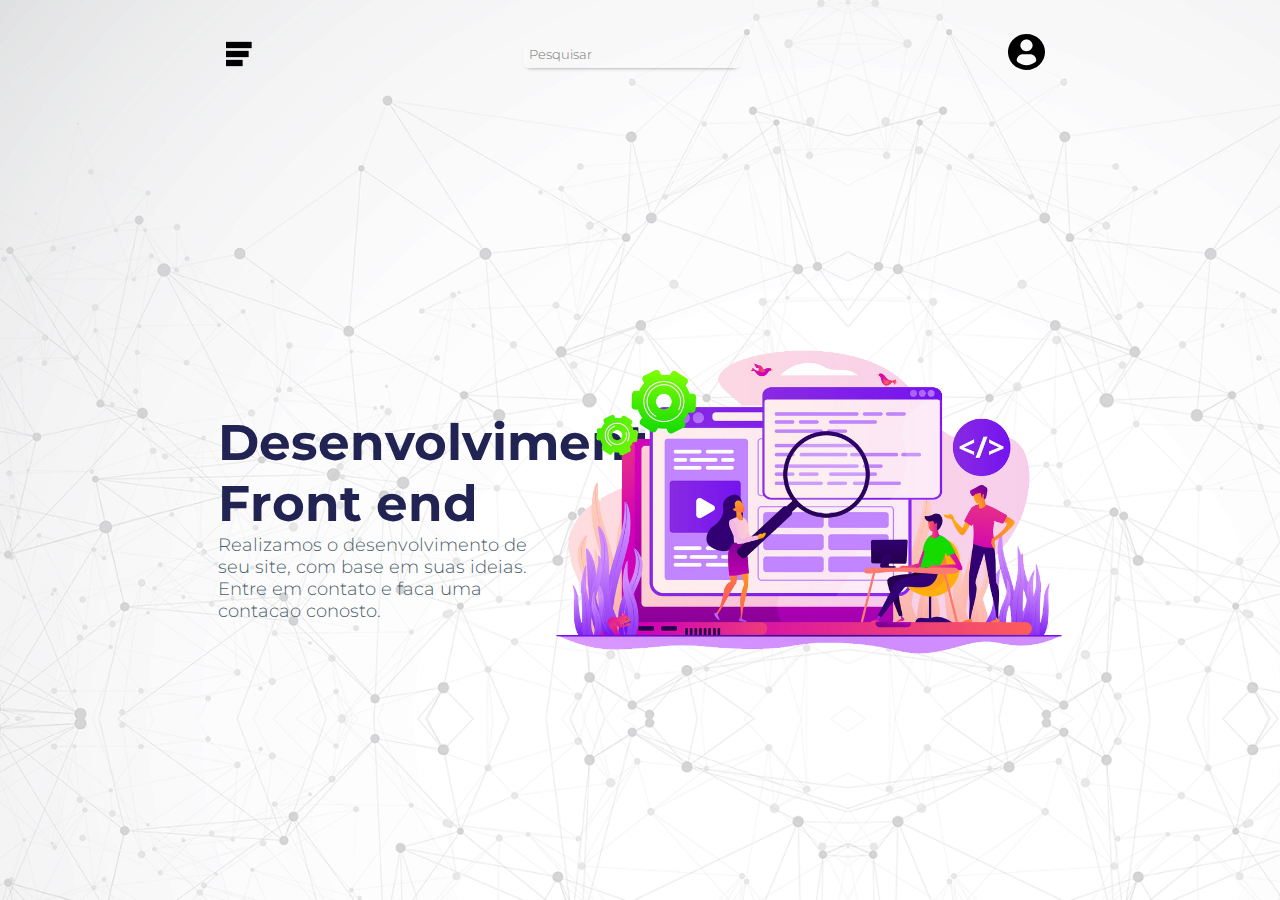
==== index.html @ 1d908145 "Upload Projeto" ====
<!DOCTYPE html>
<html lang="pt-br">
<head>
    <meta charset="UTF-8">
    <meta name="viewport" content="width=device-width, initial-scale=1.0">
    <title>Help Connect</title>
    <link rel="stylesheet" href="css/style.css">

</head>
<body>
    <!-- SideBar -->
    <header id="menu">
        <nav>
            <ul>
                <li id="active">Inicio</li>
                <li>Layouts</li>
                <li>Sobre</li>
                <li>Contatos</li>

            </ul>

        </nav>

        <div id="copyright">Copyright &copy; 2020</div>

    </header>

    <!-- Conteudo -->
    <div id="container">
        <section id="conteudo">
            <header id="barraMenu">
                <svg id="botaoMenu" viewBox="0 0 100 80" width="30" height="30">
                    <rect id="imagem1" y="0" />
                    <rect id="imagem2" y="30" />
                    <rect id="imagem3" y="60" />
                    
                </svg>

                <input type="text" placeholder="Pesquisar" />

                <div id="login">
                    <img src="img/profile-user.svg">
                    <!--Increva-se / <b>Login</b>-->
                
                </div>

            </header>

        </section>

        <section id="conteudoServicos">
            <div id="textoServicos">
                <h1>Desenvolvimento Front end</h1>
                <p>Realizamos o desenvolvimento de seu site, com base em suas ideias. Entre em contato e faca uma contacao conosto.</p>

            </div>

            <div id="imgSericos">
                <img src="img/imgservices.png" alt="img_services">
            
            </div>
        
        </section>

    </div>
    
    <script src="js/javascript.js"></script>
</body>
</html>
---- css/style.css ----
/*este e um arquivo .css*/

@import url('https://fonts.googleapis.com/css2?family=Montserrat:wght@100;200;300;400;500;600;700;800;900&display=swap');

/*ALTERANDO VALORES GLOBAIS*/

*{
    padding: 0;
    margin: 0;

}

html, body{
    height: 100%;

    font-family: 'Montserrat', sans-serif;

    background-image: url(../img/backgroundCompleto.png);
    background-size: 100%;
    background-repeat: no-repeat;
    background-position: center;
        
    /*display: flex;
    align-items: center;
    justify-content: center;*/

}

/*CORES GLOBAIS*/

:root {
    --text-bold: #212353;
    --text-sample: #4B5D68;
    --text-white: #ffffff;
    --text-black: #000000;

    --buttom-purple: #9C69E2;
    --buttom-pink: #F063B8;

    --backgroundColor-pink: #F063B81C;
    --backgroundColor-green: #68C9BA1C;
    --backgroundColor-purple: #9C69E21C;
    --backgroundColor-blue: #2D9CDB1C;
    --backgroundColor-gray: #f1f1f1;
    --backgroundColor-gray2: #f9f9f9;

    --boxShadow: #262626;

}

/*MENU*/

#menu{
    position: fixed;

    display: flex;
    align-items: center;
    flex-direction: column;
    justify-content: space-between;
    
    width: 20%;
    height: 100%;
    margin-left: -21%;

    background-color: var(--backgroundColor-gray);

    box-shadow: 0px 0px 5px -1px var(--boxShadow);

    transition: margin-left, .5s;

}

#menu #copyright{
    padding: 3%;
    width: 94%;
    height: auto;

    font-size: 14px;
    font-weight: 600;
    color: var(--text-bold);

    text-align: center;

    background-color: var(--backgroundColor-gray2);

}

#menu nav{
    padding: 2%;
    width: 96%;
    height: auto;

    /*background-color: blue;*/

}

#menu nav ul{
    width: 100%;
    height: 100%;

    list-style: none;

    /*background-color: blueviolet;*/

}

#menu nav ul li{
    padding: 3%;
    margin: 2%;
    width: 40%;
    height: auto;

    font-size: 16px;
    font-weight: 300;
    color: var(--text-sample);

    border-radius: 5px;

    cursor: pointer;

    transition: background-color, font-weight, color, width, .5s;

}

#menu nav ul li:hover{
    background-color: var(--backgroundColor-purple);
    
    font-weight: 700;
    color: var(--text-bold);

    width: 90%;
    height: auto;

}

#menu nav ul #active{
    background-color: var(--backgroundColor-purple);

    font-weight: 700;
    color: var(--text-bold);

    width: 90%;
    height: auto;

}

/*CONTAINER*/

#container{
    display: flex;
    align-items: center;
    flex-direction: column;
    /*justify-content: space-between;*/

    width: 100%;
    height: 100%;

    overflow-y: scroll;  

    /*background-color: khaki;*/ /*DEBUG*/

}

::-webkit-scrollbar {
    display: none;

}

/*CONTEUDO BARRA MENU*/

#container #conteudo{
    padding: 2%;
    width: 66%;
    height: auto;

    /*background-color: lawngreen;*/ /*DEBUG*/

}

#container #conteudo #barraMenu{
    display: flex;
    align-items: center;
    justify-content: space-between;

    padding: 1%;
    width: 98%;
    height: auto;

    background-color: transparent;

    text-align: left;

}

/*OTIMIZANDO BOTAO MENU*/

#container #conteudo #barraMenu #botaoMenu{
    cursor: pointer;

}

#container #conteudo #barraMenu svg #imagem1{
    width: 85px;
    height: 20px;
    
    stroke:black;
    
}

#container #conteudo #barraMenu svg #imagem2{
    width: 75px;
    height: 20px;
    
    stroke:black;
    
}

#container #conteudo #barraMenu svg #imagem3{
    width: 55px;
    height: 20px;
    
    stroke:black;
    
}

/* ============================ */

#container #conteudo #barraMenu input{
    padding: 0.7%;
    width: 25%;
    height: auto;

    font-family: 'Montserrat', sans-serif;
    font-weight: 300;
    color: var(--text-sample);

    border: none;
    border-radius: 5px;

    background-color: transparent;

    box-shadow: 0px 3px 5px -5px var(--text-black);

    transition: box-shadow, 0.5s;

}

#container #conteudo #barraMenu input:hover{
    box-shadow: 0px 0px 0px 0px transparent;

}

#container #conteudo #barraMenu #login{
    width: auto; 
    height: auto;

    border-radius: 50%;

    cursor: pointer;

    /*font-size: 14px;
    font-weight: 300;
    color: var(--text-sample);

    background-color: var(--backgroundColor-purple);

    border-radius: 25px;

    box-shadow: 0px 3px 5px -5px var(--text-black);    

    transition: color, background-color, box-shadow, .5s;*/

}

#container #conteudo #barraMenu #login img{
    width: 80%;
    height: auto;

}

/*#container #conteudo #barraMenu #login:hover{
    color: var(--text-white);

    background-color: var(--buttom-purple);

    box-shadow: 0px 0px 0px 0px transparent;

}*/

/*#container #conteudo #barraMenu #login b{
    font-weight: 700;
    color: var(--text-bold);

}*/

/*CONTEUDO SERVICOS*/

#container #conteudoServicos{
    display: flex;
    align-items: center;
    justify-content: center;

    padding: 2%;
    width: 66%;
    height: 100%;

    /*background-color: violet;*/ /*DEBUG*/

}

#container #conteudoServicos #imgSericos{
    width: 60%;
    height: auto;

    /*background-color: turquoise;*/ /*DEBUG*/

}

#container #conteudoServicos #imgSericos img{
    width: 100%;
    height: auto;

}

#container #conteudoServicos #textoServicos{
    width: 40%;
    height: auto;
    /*margin-left: 5%;*/
    margin-top: 3%;

    /*background-color: wheat;*/ /*DEBUG*/

}

#container #conteudoServicos #textoServicos h1{
    font-weight: 700;
    font-size: 50px;
    color: var(--text-bold);

}

#container #conteudoServicos #textoServicos p{
    font-weight: 300;
    font-size: 18px;
    color: var(--text-sample);

}

/*CONTEUDO LAYOUTS*/

/*CONFIGURANDO RESPONSIVIDADE*/

@media(min-width: 1024px) and (max-width: 1300px){
    html, body{
    
        background-image: url(../img/backgroundCompleto.png);
        background-size: 130%;
        background-repeat: no-repeat;
        background-position: center;
    
    }

}

@media(min-width: 768px) and (max-width: 1023px){
    html, body{
    
        background-image: url(../img/backgroundCompleto.png);
        background-size: 150%;
        background-repeat: no-repeat;
        background-position: center;
    
    }

    /*MENU*/

    #menu{
        position: fixed;

        display: flex;
        align-items: center;
        flex-direction: column;
        justify-content: space-between;
        
        width: 30%;
        height: 100%;
        margin-left: -31%;

        background-color: var(--backgroundColor-gray);

        box-shadow: 0px 0px 5px -1px var(--boxShadow);

        transition: margin-left, .5s;

    }

    #menu #copyright{
        padding: 3%;
        width: 94%;
        height: auto;

        font-size: 14px;
        font-weight: 600;
        color: var(--text-bold);

        text-align: center;

        background-color: var(--backgroundColor-gray2);

    }

    #menu nav{
        padding: 2%;
        width: 96%;
        height: auto;

        /*background-color: blue;*/

    }

    #menu nav ul{
        width: 100%;
        height: 100%;

        list-style: none;

        /*background-color: blueviolet;*/

    }

    #menu nav ul li{
        padding: 3%;
        margin: 2%;
        width: 40%;
        height: auto;

        font-size: 16px;
        font-weight: 300;
        color: var(--text-sample);

        border-radius: 5px;

        cursor: pointer;

        transition: background-color, font-weight, color, width, .5s;

    }

    #menu nav ul li:hover{
        background-color: var(--backgroundColor-purple);
        
        font-weight: 700;
        color: var(--text-bold);

        width: 90%;
        height: auto;

    }

    #menu nav ul #active{
        background-color: var(--backgroundColor-purple);

        font-weight: 700;
        color: var(--text-bold);

        width: 90%;
        height: auto;

    }

    /*CONTEUDO BARRA MENU*/

    #container #conteudo{
        padding: 2%;
        width: 76%;
        height: auto;

        /*background-color: lawngreen;*/ /*DEBUG*/

    }

    #container #conteudo #barraMenu{
        display: flex;
        align-items: center;
        justify-content: space-between;

        padding: 1%;
        width: 98%;
        height: auto;

        background-color: transparent;

        text-align: left;

    }   

    /*CONTEUDO SERVICOS*/

    #container #conteudoServicos{
        display: flex;
        align-items: center;
        justify-content: center;

        padding: 1%;
        width: 88%;
        height: 100%;

        /*background-color: violet;*/ /*DEBUG*/

    }

    #container #conteudoServicos #imgSericos{
        padding: 1%;
        width: 98%;
        height: auto;

        /*background-color: turquoise;*/ /*DEBUG*/

    }

    #container #conteudoServicos #imgSericos img{
        width: 100%;
        height: auto;

    }

    #container #conteudoServicos #textoServicos{
        padding: 1%;
        width: 98%;
        height: auto;
        /*margin-left: 5%;*/
        margin-top: 0%;

        /*background-color: wheat;*/ /*DEBUG*/

    }

    #container #conteudoServicos #textoServicos h1{
        font-weight: 700;
        font-size: 40px;
        color: var(--text-bold);

    }

    #container #conteudoServicos #textoServicos p{
        font-weight: 300;
        font-size: 18px;
        color: var(--text-sample);

    }

}

@media(min-width: 361px) and (max-width: 767px){
    html, body{
    
        background-image: url(../img/backgroundCompleto.png);
        background-size: 250%;
        background-repeat: no-repeat;
        background-position: center;
    
    }

    /*MENU*/

    #menu{
        position: fixed;

        display: flex;
        align-items: center;
        flex-direction: column;
        justify-content: space-between;
        
        width: 40%;
        height: 100%;
        margin-left: -41%;

        background-color: var(--backgroundColor-gray);

        box-shadow: 0px 0px 5px -1px var(--boxShadow);

        transition: margin-left, .5s;

    }

    #menu #copyright{
        padding: 3%;
        width: 94%;
        height: auto;

        font-size: 14px;
        font-weight: 600;
        color: var(--text-bold);

        text-align: center;

        background-color: var(--backgroundColor-gray2);

    }

    #menu nav{
        padding: 2%;
        width: 96%;
        height: auto;

        /*background-color: blue;*/

    }

    #menu nav ul{
        width: 100%;
        height: 100%;

        list-style: none;

        /*background-color: blueviolet;*/

    }

    #menu nav ul li{
        padding: 3%;
        margin: 2%;
        width: 40%;
        height: auto;

        font-size: 16px;
        font-weight: 300;
        color: var(--text-sample);

        border-radius: 5px;

        cursor: pointer;

        transition: background-color, font-weight, color, width, .5s;

    }

    #menu nav ul li:hover{
        background-color: var(--backgroundColor-purple);
        
        font-weight: 700;
        color: var(--text-bold);

        width: 90%;
        height: auto;

    }

    #menu nav ul #active{
        background-color: var(--backgroundColor-purple);

        font-weight: 700;
        color: var(--text-bold);

        width: 90%;
        height: auto;

    }

    /*CONTEUDO BARRA MENU*/

    #container #conteudo{
        padding: 2%;
        width: 76%;
        height: auto;

        /*background-color: lawngreen;*/ /*DEBUG*/

    }

    #container #conteudo #barraMenu{
        display: flex;
        align-items: center;
        justify-content: space-between;

        padding: 1%;
        width: 98%;
        height: auto;

        background-color: transparent;

        text-align: left;

    }   

    #container #conteudo #barraMenu input{
        display: none;
    
    }

    /*CONTEUDO SERVICOS*/

    #container #conteudoServicos{
        display: flex;
        align-items: center;
        flex-direction: column;
        justify-content: center;

        padding: 0%;
        width: 80%;
        height: 100%;

        /*background-color: violet;*/ /*DEBUG*/

    }

    #container #conteudoServicos #imgSericos{
        padding: 2%;
        width: 96%;
        height: auto;

        /*background-color: turquoise;*/ /*DEBUG*/

    }

    #container #conteudoServicos #imgSericos img{
        width: 100%;
        height: auto;

    }

    #container #conteudoServicos #textoServicos{
        padding: 2%;
        width: 96%;
        height: auto;
        /*margin-left: 5%;*/
        margin-top: 0%;

        /*background-color: wheat;*/ /*DEBUG*/

    }

    #container #conteudoServicos #textoServicos h1{
        font-weight: 700;
        font-size: 30px;
        color: var(--text-bold);

    }

    #container #conteudoServicos #textoServicos p{
        font-weight: 300;
        font-size: 18px;
        color: var(--text-sample);

    }

}

@media(max-width: 360px){
    html, body{
    
        background-image: url(../img/backgroundCompleto.png);
        background-size: 500%;
        background-repeat: no-repeat;
        background-position: center;
    
    }

    /*MENU*/

    #menu{
        position: fixed;

        display: flex;
        align-items: center;
        flex-direction: column;
        justify-content: space-between;
        
        width: 50%;
        height: 100%;
        margin-left: -51%;

        background-color: var(--backgroundColor-gray);

        box-shadow: 0px 0px 5px -1px var(--boxShadow);

        transition: margin-left, .5s;

    }

    #menu #copyright{
        padding: 3%;
        width: 94%;
        height: auto;

        font-size: 14px;
        font-weight: 600;
        color: var(--text-bold);

        text-align: center;

        background-color: var(--backgroundColor-gray2);

    }

    #menu nav{
        padding: 2%;
        width: 96%;
        height: auto;

        /*background-color: blue;*/

    }

    #menu nav ul{
        width: 100%;
        height: 100%;

        list-style: none;

        /*background-color: blueviolet;*/

    }

    #menu nav ul li{
        padding: 3%;
        margin: 2%;
        width: 40%;
        height: auto;

        font-size: 16px;
        font-weight: 300;
        color: var(--text-sample);

        border-radius: 5px;

        cursor: pointer;

        transition: background-color, font-weight, color, width, .5s;

    }

    #menu nav ul li:hover{
        background-color: var(--backgroundColor-purple);
        
        font-weight: 700;
        color: var(--text-bold);

        width: 90%;
        height: auto;

    }

    #menu nav ul #active{
        background-color: var(--backgroundColor-purple);

        font-weight: 700;
        color: var(--text-bold);

        width: 90%;
        height: auto;

    }

    /*CONTEUDO BARRA MENU*/

    #container #conteudo{
        padding: 2%;
        width: 76%;
        height: auto;

        /*background-color: lawngreen;*/ /*DEBUG*/

    }

    #container #conteudo #barraMenu{
        display: flex;
        align-items: center;
        justify-content: space-between;

        padding: 1%;
        width: 98%;
        height: auto;

        background-color: transparent;

        text-align: left;

    }   

    #container #conteudo #barraMenu input{
        display: none;
    
    }

    /*CONTEUDO SERVICOS*/

    #container #conteudoServicos{
        display: flex;
        align-items: center;
        flex-direction: column;
        justify-content: center;

        padding: 1%;
        width: 88%;
        height: 100%;

        /*background-color: violet;*/ /*DEBUG*/

    }

    #container #conteudoServicos #imgSericos{
        padding: 2%;
        width: 96%;
        height: auto;

        /*background-color: turquoise;*/ /*DEBUG*/

    }

    #container #conteudoServicos #imgSericos img{
        width: 100%;
        height: auto;

    }

    #container #conteudoServicos #textoServicos{
        padding: 2%;
        width: 96%;
        height: auto;
        /*margin-left: 5%;*/
        margin-top: 0%;

        /*background-color: wheat;*/ /*DEBUG*/

    }

    #container #conteudoServicos #textoServicos h1{
        font-weight: 700;
        font-size: 30px;
        color: var(--text-bold);

    }

    #container #conteudoServicos #textoServicos p{
        font-weight: 300;
        font-size: 18px;
        color: var(--text-sample);

    }

}
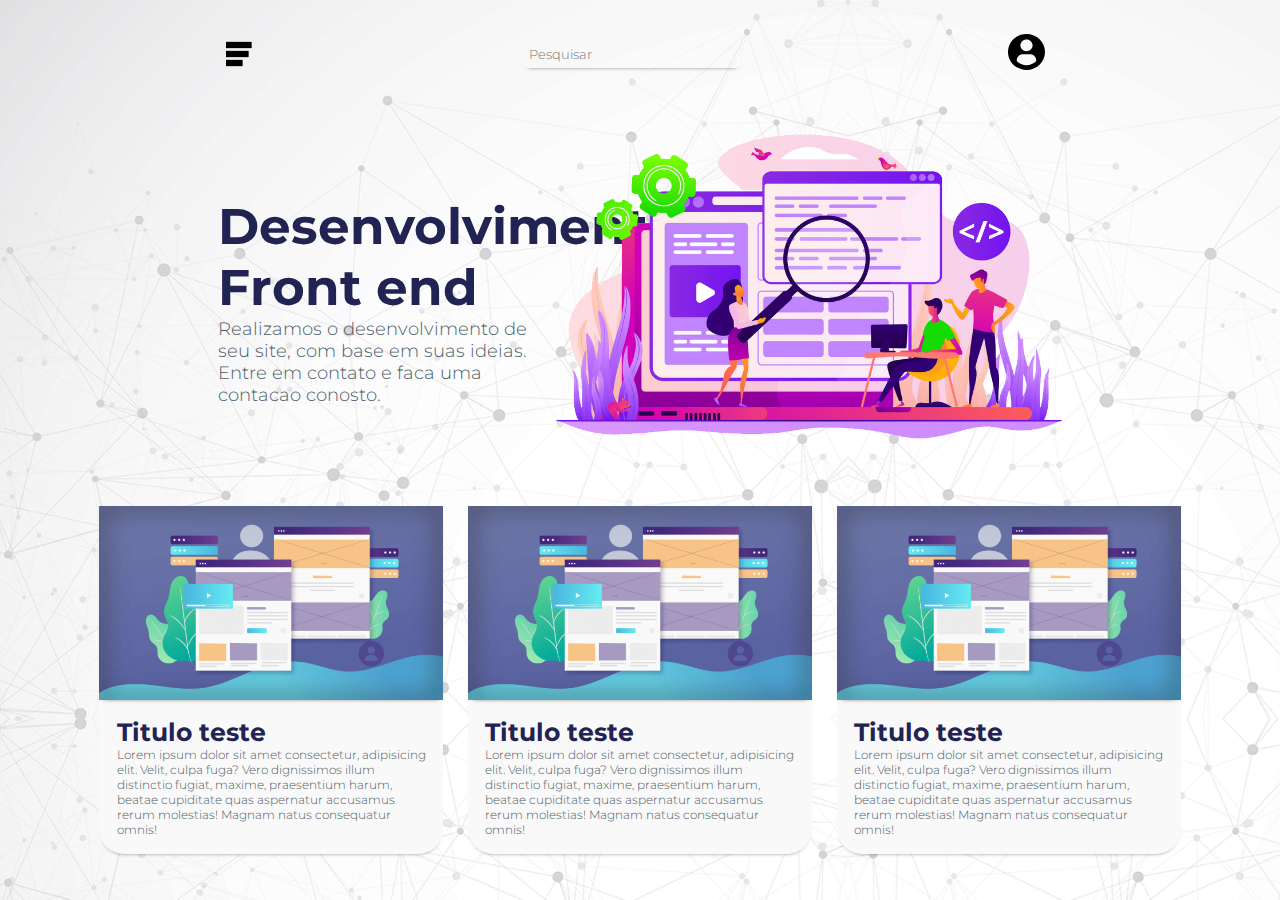
==== commit 5a0634d5: "Criacao das paginas Login e Cadastro e implementacao do campo layouts dentro da pagina inicial" ====
--- a/index.html
+++ b/index.html
@@ -62,6 +62,96 @@
         
         </section>
 
+        <section id="conteudoLayouts">
+            <div id="blocoslayouts">
+                <div id="imgLayouts">
+                    <img src="img/layout_teste.jpg" >
+
+                    <div id="textoLayouts">
+                        <h1>Titulo teste</h1>
+                        <p>Lorem ipsum dolor sit amet consectetur, adipisicing elit. Velit, culpa fuga? Vero dignissimos illum distinctio fugiat, maxime, praesentium harum, beatae cupiditate quas aspernatur accusamus rerum molestias! Magnam natus consequatur omnis!</p>
+                    
+                    </div>
+                
+                </div>
+
+            </div>
+
+            <div id="blocoslayouts">
+                <div id="imgLayouts">
+                    <img src="img/layout_teste.jpg" >
+
+                    <div id="textoLayouts">
+                        <h1>Titulo teste</h1>
+                        <p>Lorem ipsum dolor sit amet consectetur, adipisicing elit. Velit, culpa fuga? Vero dignissimos illum distinctio fugiat, maxime, praesentium harum, beatae cupiditate quas aspernatur accusamus rerum molestias! Magnam natus consequatur omnis!</p>
+                    
+                    </div>
+                
+                </div>
+
+            </div>
+
+            <div id="blocoslayouts">
+                <div id="imgLayouts">
+                    <img src="img/layout_teste.jpg" >
+
+                    <div id="textoLayouts">
+                        <h1>Titulo teste</h1>
+                        <p>Lorem ipsum dolor sit amet consectetur, adipisicing elit. Velit, culpa fuga? Vero dignissimos illum distinctio fugiat, maxime, praesentium harum, beatae cupiditate quas aspernatur accusamus rerum molestias! Magnam natus consequatur omnis!</p>
+                    
+                    </div>
+                
+                </div>
+
+            </div>
+
+        </section>
+
+        <section id="conteudoLayouts">
+            <div id="blocoslayouts">
+                <div id="imgLayouts">
+                    <img src="img/layout_teste.jpg" >
+
+                    <div id="textoLayouts">
+                        <h1>Titulo teste</h1>
+                        <p>Lorem ipsum dolor sit amet consectetur, adipisicing elit. Velit, culpa fuga? Vero dignissimos illum distinctio fugiat, maxime, praesentium harum, beatae cupiditate quas aspernatur accusamus rerum molestias! Magnam natus consequatur omnis!</p>
+                    
+                    </div>
+                
+                </div>
+
+            </div>
+
+            <div id="blocoslayouts">
+                <div id="imgLayouts">
+                    <img src="img/layout_teste.jpg" >
+
+                    <div id="textoLayouts">
+                        <h1>Titulo teste</h1>
+                        <p>Lorem ipsum dolor sit amet consectetur, adipisicing elit. Velit, culpa fuga? Vero dignissimos illum distinctio fugiat, maxime, praesentium harum, beatae cupiditate quas aspernatur accusamus rerum molestias! Magnam natus consequatur omnis!</p>
+                    
+                    </div>
+                
+                </div>
+
+            </div>
+
+            <div id="blocoslayouts">
+                <div id="imgLayouts">
+                    <img src="img/layout_teste.jpg" >
+
+                    <div id="textoLayouts">
+                        <h1>Titulo teste</h1>
+                        <p>Lorem ipsum dolor sit amet consectetur, adipisicing elit. Velit, culpa fuga? Vero dignissimos illum distinctio fugiat, maxime, praesentium harum, beatae cupiditate quas aspernatur accusamus rerum molestias! Magnam natus consequatur omnis!</p>
+                    
+                    </div>
+                
+                </div>
+
+            </div>
+
+        </section>
+
     </div>
     
     <script src="js/javascript.js"></script>
--- a/css/style.css
+++ b/css/style.css
@@ -346,7 +346,85 @@
 
 }
 
+/* =================================================================== */
+/* =================================================================== */
+
 /*CONTEUDO LAYOUTS*/
+#container #conteudoLayouts{
+    display: flex;
+    align-items: center;
+    justify-content: center;
+
+    padding: 2%;
+    width: 66;
+    height: auto;
+
+}
+
+#container #conteudoLayouts #blocoslayouts{
+    padding: 1%;
+    width: 28%;
+    height: auto;
+
+}
+
+#container #conteudoLayouts #blocoslayouts #imgLayouts{
+    width: 100%;
+    height: auto;
+
+    display: flex;
+    align-items: center;
+    flex-direction: column;
+    justify-content: center;
+
+    background-color: var(--backgroundColor-gray2);
+
+    box-shadow: 0px 3px 5px -5px var(--text-black);
+
+    border-radius: 0px 0px 25px 25px;
+
+}
+
+#container #conteudoLayouts #blocoslayouts #imgLayouts img{
+    width: 100%;
+    height: auto;
+
+    box-shadow: 0px 3px 5px -5px var(--text-black);
+
+}
+
+#container #conteudoLayouts #blocoslayouts #imgLayouts #textoLayouts{
+    display: flex;
+    align-items: left;
+    flex-direction: column;
+    justify-content: center;
+
+    padding: 5%;
+    width: 90%;
+    height: auto;
+
+}
+
+#container #conteudoLayouts #blocoslayouts #imgLayouts #textoLayouts h1{
+    width: auto;
+    height: auto;
+
+    font-size: 25px;
+    font-weight: 700;
+    color: var(--text-bold);
+
+}
+
+#container #conteudoLayouts #blocoslayouts #imgLayouts #textoLayouts p{
+    width: auto;
+    height: auto;
+
+    font-size: 12px;
+    font-weight: 300;
+    color: var(--text-sample);
+
+}
+
 
 /*CONFIGURANDO RESPONSIVIDADE*/
 
